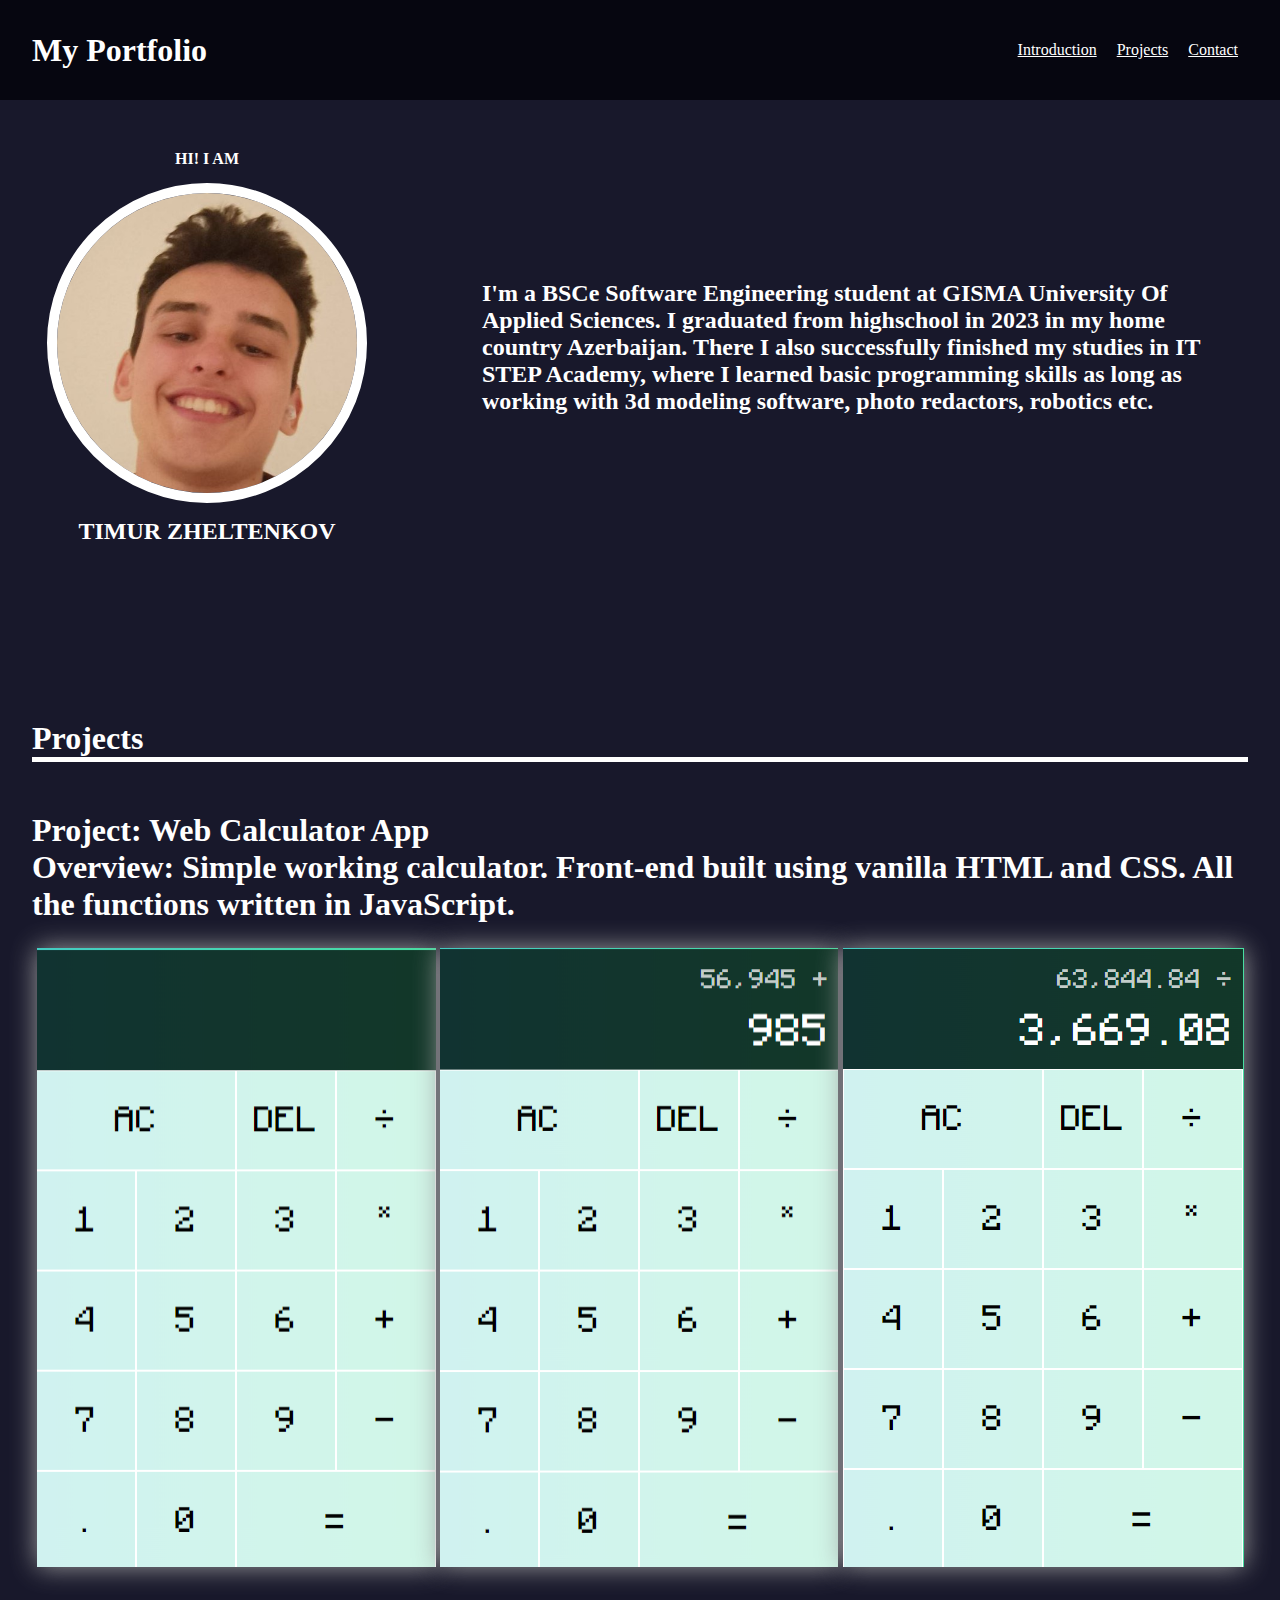
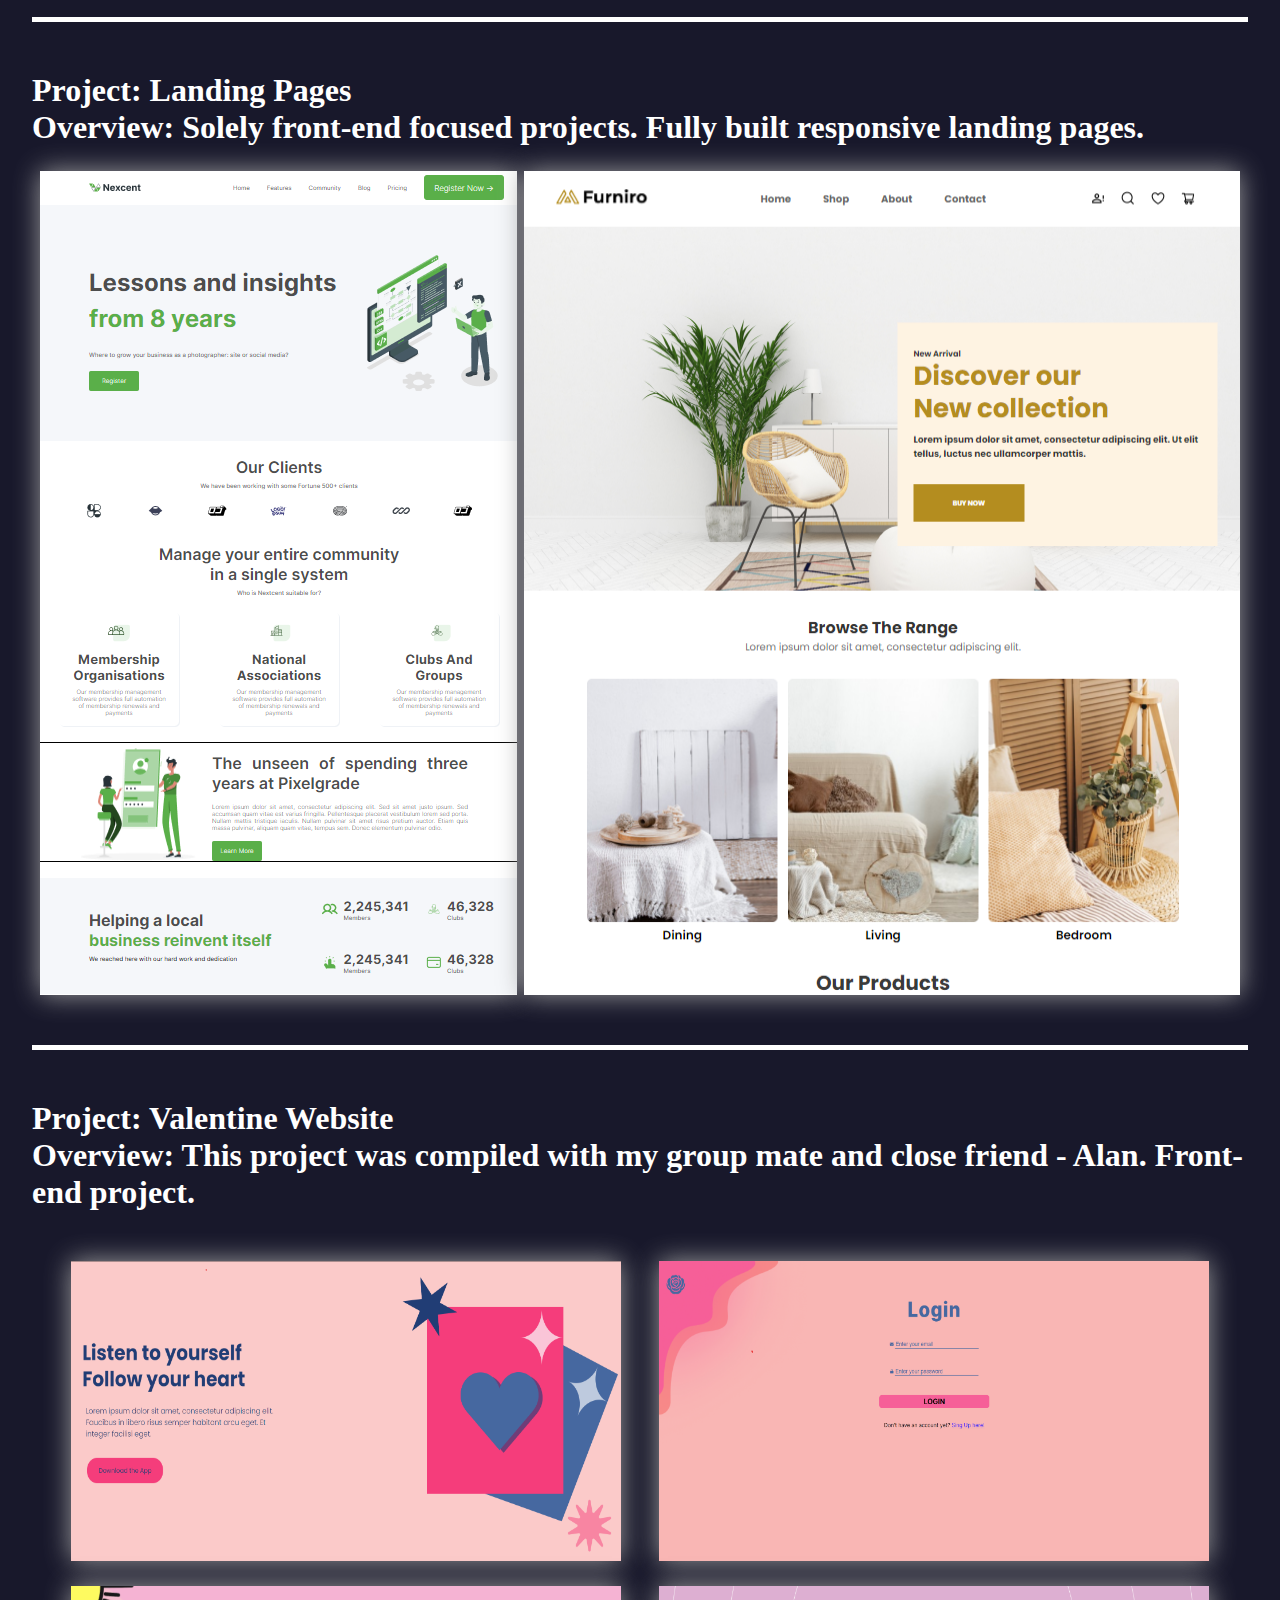
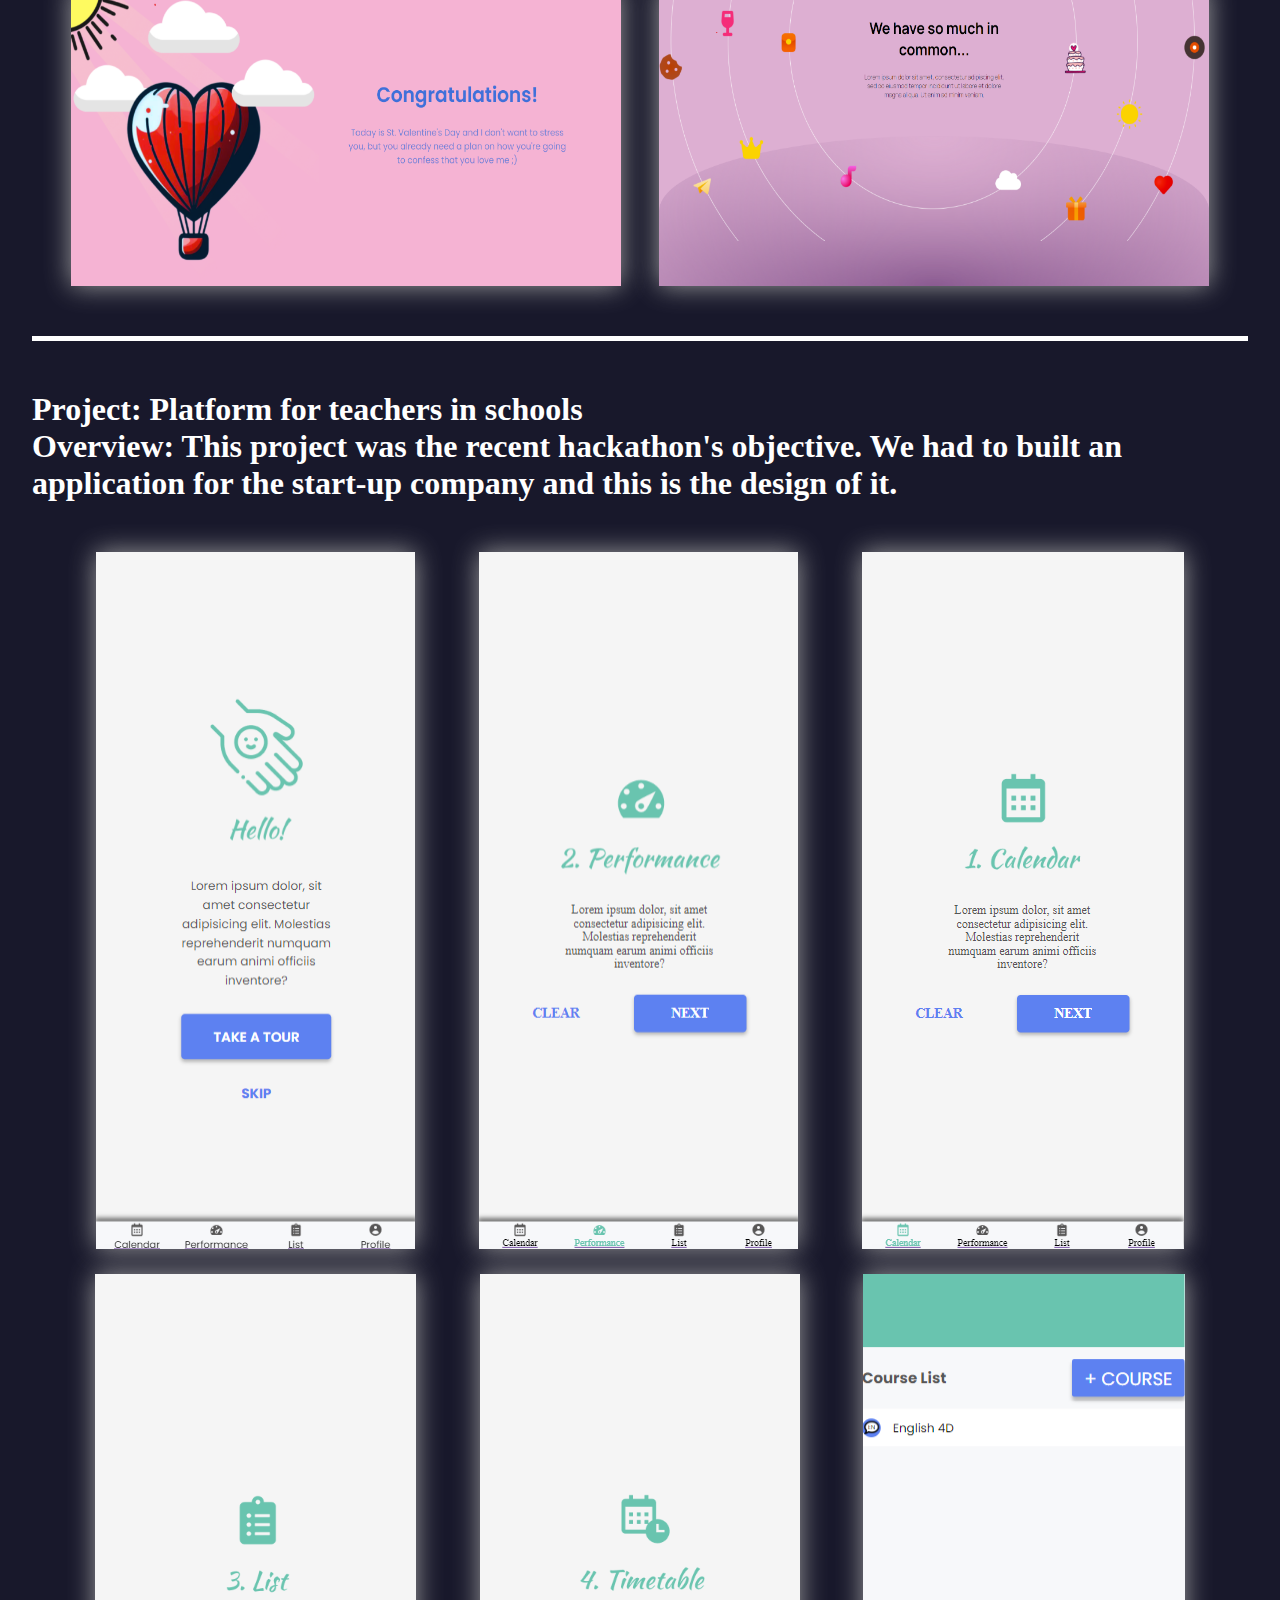
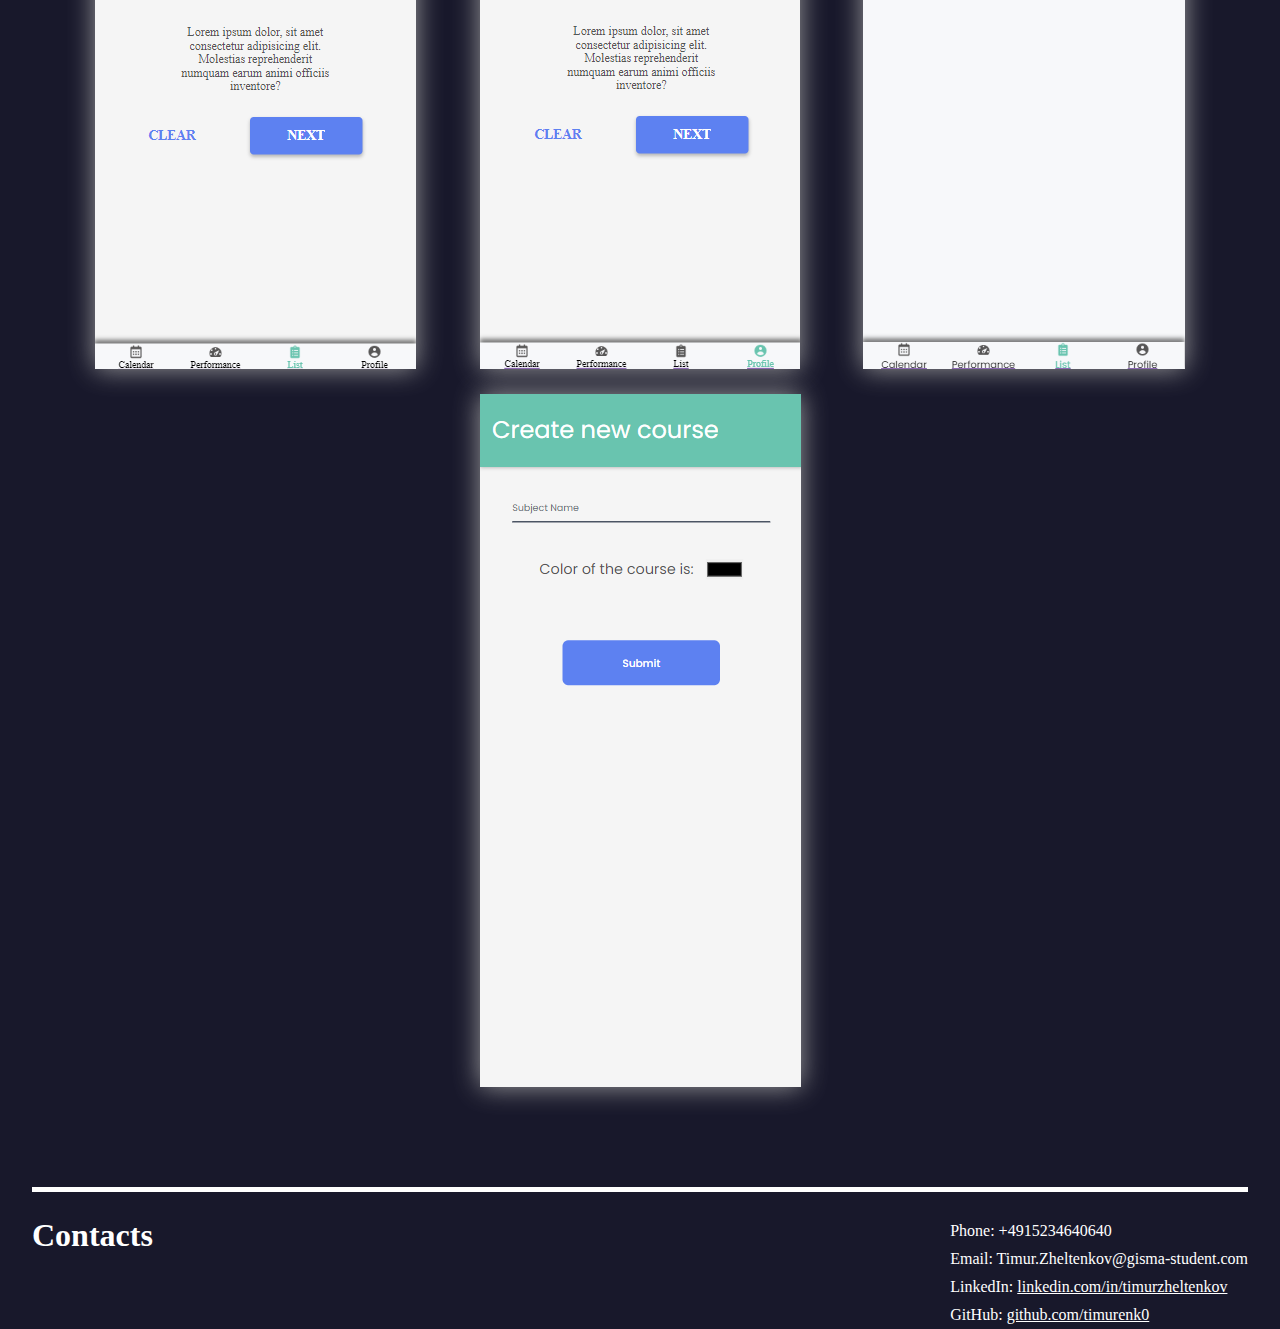
==== Computer Science/index.html @ 560e3c8b "Add files via upload" ====
<!DOCTYPE html>
<html lang="en">

<head>
    <meta charset="UTF-8">
    <meta name="viewport" content="width=device-width, initial-scale=1.0">
    <title>Computer Science Portfolio</title>
    <link rel="stylesheet" href="index.css">
</head>

<body>
    <div class="container">
        <header class="header">
            <section class="header-contents">
                <h1>My Portfolio</h1>
                <section class="navbar">
                    <ul>
                        <li><a href="">Introduction</a></li>
                        <li><a href="">Projects</a></li>
                        <li><a href="">Contact</a></li>
                    </ul>
                </section>
            </section>
        </header>
        <section class="section introduction">
            <section class="user">
                <h4>HI! I AM</h4>
                <img id="pfp" src="images/pfp.jpg" alt="">
                <h2>TIMUR ZHELTENKOV</h2>
            </section>
            <h1>I'm a BSCe Software Engineering student at GISMA University Of Applied Sciences. I graduated from
                highschool in 2023 in my home country Azerbaijan. There I also successfully finished my studies in IT
                STEP Academy, where I learned basic programming skills as long as working with 3d modeling software,
                photo redactors, robotics etc.</h1>
        </section>
        <section class="section projects">
            <h1 class="section-name">Projects</h1>
            <section class="project">
                <h1 class="project-name">Project: Web Calculator App</h1>
                <h1 class="project-overview">Overview: Simple working calculator. Front-end built using vanilla HTML and
                    CSS. All the functions written in JavaScript.</h1>
                <div class="screenshots">
                    <img src="images/calc.png" alt="">
                    <img src="images/calc-2.png" alt="">
                    <img src="images/calc-3.png" alt="">
                </div>
            </section>
            <section class="project">
                <h1 class="project-name">Project: Landing Pages</h1>
                <h1 class="project-overview">Overview: Solely front-end focused projects. Fully built responsive landing
                    pages.
                </h1>
                <div class="screenshots">
                    <img src="images/landing'.png" alt="">
                    <img src="images/landing-2.png" alt="">
                </div>
            </section>
            <section class="project">
                <h1 class="project-name">Project: Valentine Website</h1>
                <h1 class="project-overview">Overview: This project was compiled with my group mate and close friend -
                    Alan. Front-end project.
                </h1>
                <div class="screenshots">
                    <img class="valentine" src="images/valentine-landing.png" alt="">
                    <img class="valentine" src="images/valentine-login.png" alt="">
                    <img class="valentine" src="images/valentine-main.png" alt="">
                    <img class="valentine" src="images/valentine-rings.png" alt="">
                </div>
            </section>
            <section class="project">
                <h1 class="project-name">Project: Platform for teachers in schools</h1>
                <h1 class="project-overview">Overview: This project was the recent hackathon's objective. We had to
                    built an application for the start-up company and this is the design of it.</h1>
                <div class="screenshots">
                    <img class="hackathon" src="images/hackathon-greetings.png" alt="">
                    <img class="hackathon" src="images/hackathon-performance.png" alt="">
                    <img class="hackathon" src="images/hackathon-calendar.png" alt="">
                    <img class="hackathon" src="images/hackathon-list.png" alt="">
                    <img class="hackathon" src="images/hackathon-profile.png" alt="">
                    <img class="hackathon" src="images/hackathon-list-course.png" alt="">
                    <img class="hackathon" src="images/hackathon-course-create.png" alt="">
                </div>
            </section>
        </section>
        <section class="section contacts">
            <h1 class="section-name">Contacts</h1>
            <ul>
                <li>Phone: +4915234640640</li>
                <li>Email: Timur.Zheltenkov@gisma-student.com</li>
                <li>LinkedIn: <a href="https://www.linkedin.com/in/timurzheltenkov/">linkedin.com/in/timurzheltenkov</a>
                </li>
                <li>GitHub: <a href="https://github.com/timurenk0">github.com/timurenk0</a></li>
            </ul>
        </section>
    </div>
</body>

</html>
---- Computer Science/index.css ----
* {
    margin: 0;
    padding: 0;
    font-family: 'JetBrains Mono';
}

html,
body {
    width: 100%;
    min-height: 100vh;
}

.container {
    display: flex;
    flex-direction: column;
    align-items: center;
    height: 100%;
    background-color: rgb(24, 24, 43);
    color: white;
}

.header {
    position: fixed;
    display: flex;
    width: 100%;
    height: 100px;
    justify-content: center;
    background-color: rgb(6, 6, 16);
}

.header .header-contents {
    height: 100%;
    width: 95%;
    display: flex;
    align-items: center;
    justify-content: space-between;
}

.navbar ul {
    list-style-type: none;
    overflow: hidden;
}

.navbar li {
    float: left;
    padding: 10px;
}

.navbar li a {
    color: white;
    display: block;
}

.container .section {
    margin-top: 50px;
    width: 95%;
}

.introduction {
    padding: 100px 0;
    display: flex;
    align-items: center;
}

.introduction h1 {
    font-size: 24px;
    width: 60%;
}

.introduction .user #pfp {
    width: 300px;
    border-radius: 50%;
    outline: 10px solid white;
    margin: 25px;
}

.introduction .user {
    display: flex;
    flex-direction: column;
    align-items: center;
    margin-right: 100px;
}


.section .section-name {
    margin-top: 25px;
    font-size: 32px;
}

.projects .project {
    padding: 50px 0;
    border-top: 5px solid white;
}

.project .screenshots {
    display: flex;
    justify-content: space-evenly;
    flex-wrap: wrap;
    margin-top: 25px;
}

.screenshots img {
    box-shadow: 0 0 25px rgb(158, 158, 158);
}

.screenshots .valentine {
    width: 550px;
    height: 300px;
    margin-top: 25px;
}

.screenshots .hackathon {
    margin-top: 25px;
}

.container .contacts {
    display: flex;
    justify-content: space-between;
    border-top: 5px solid white;
}

.contacts ul {
    margin-top: 25px;
    list-style: none;
}

.contacts li {
    padding: 5px 0;
}

.contacts a {
    color: white;
}
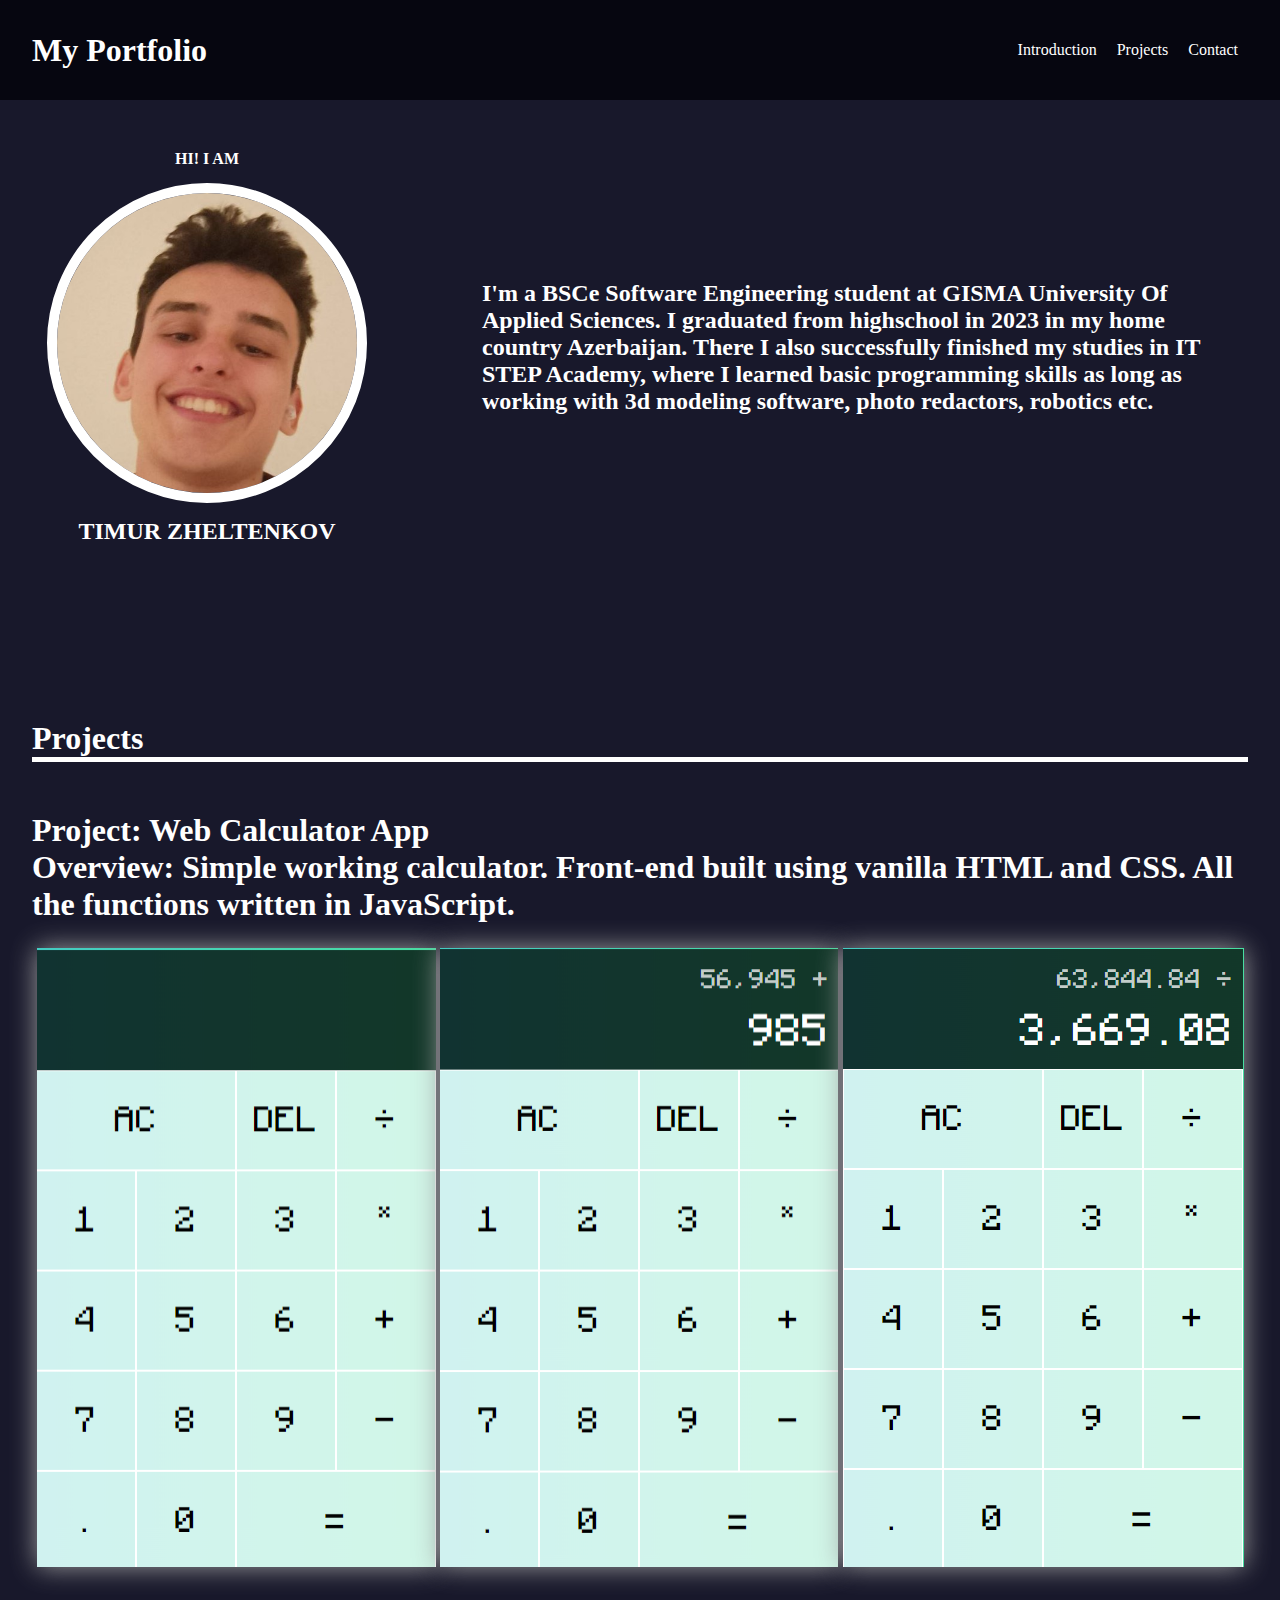
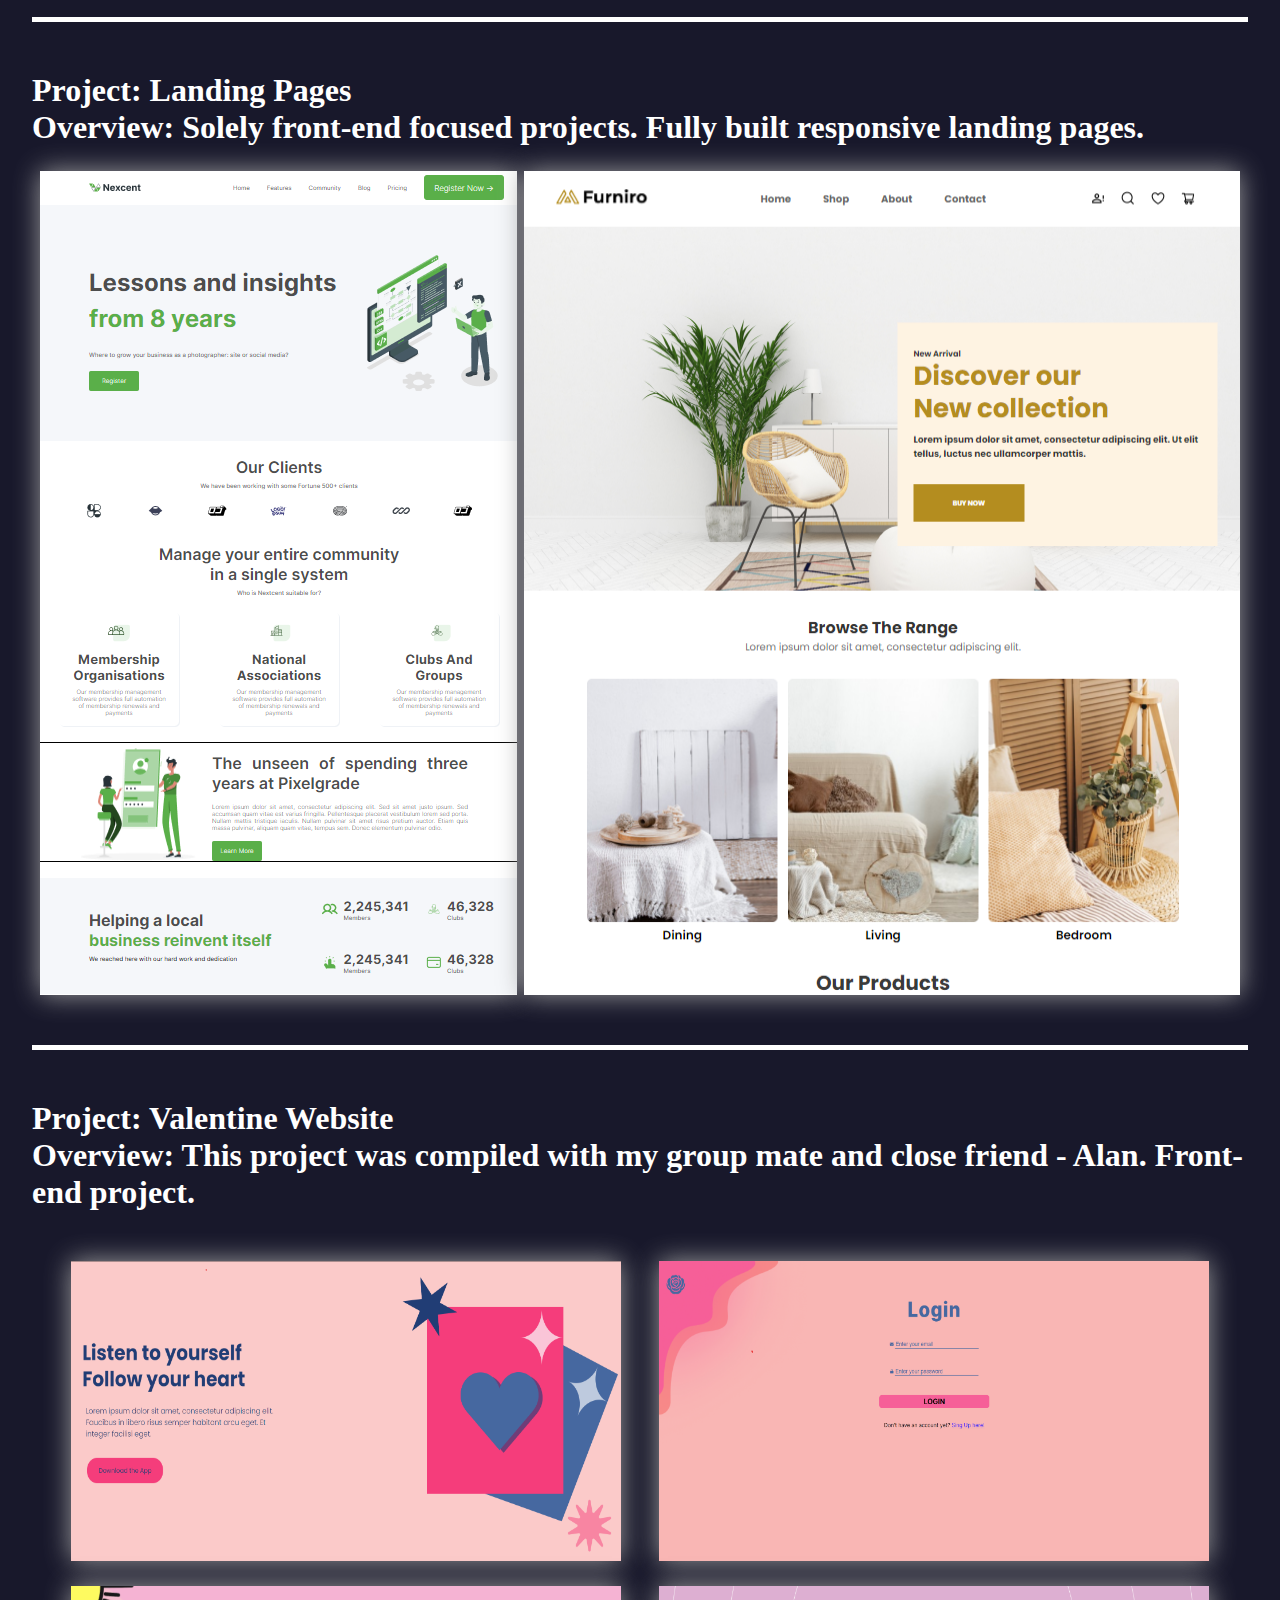
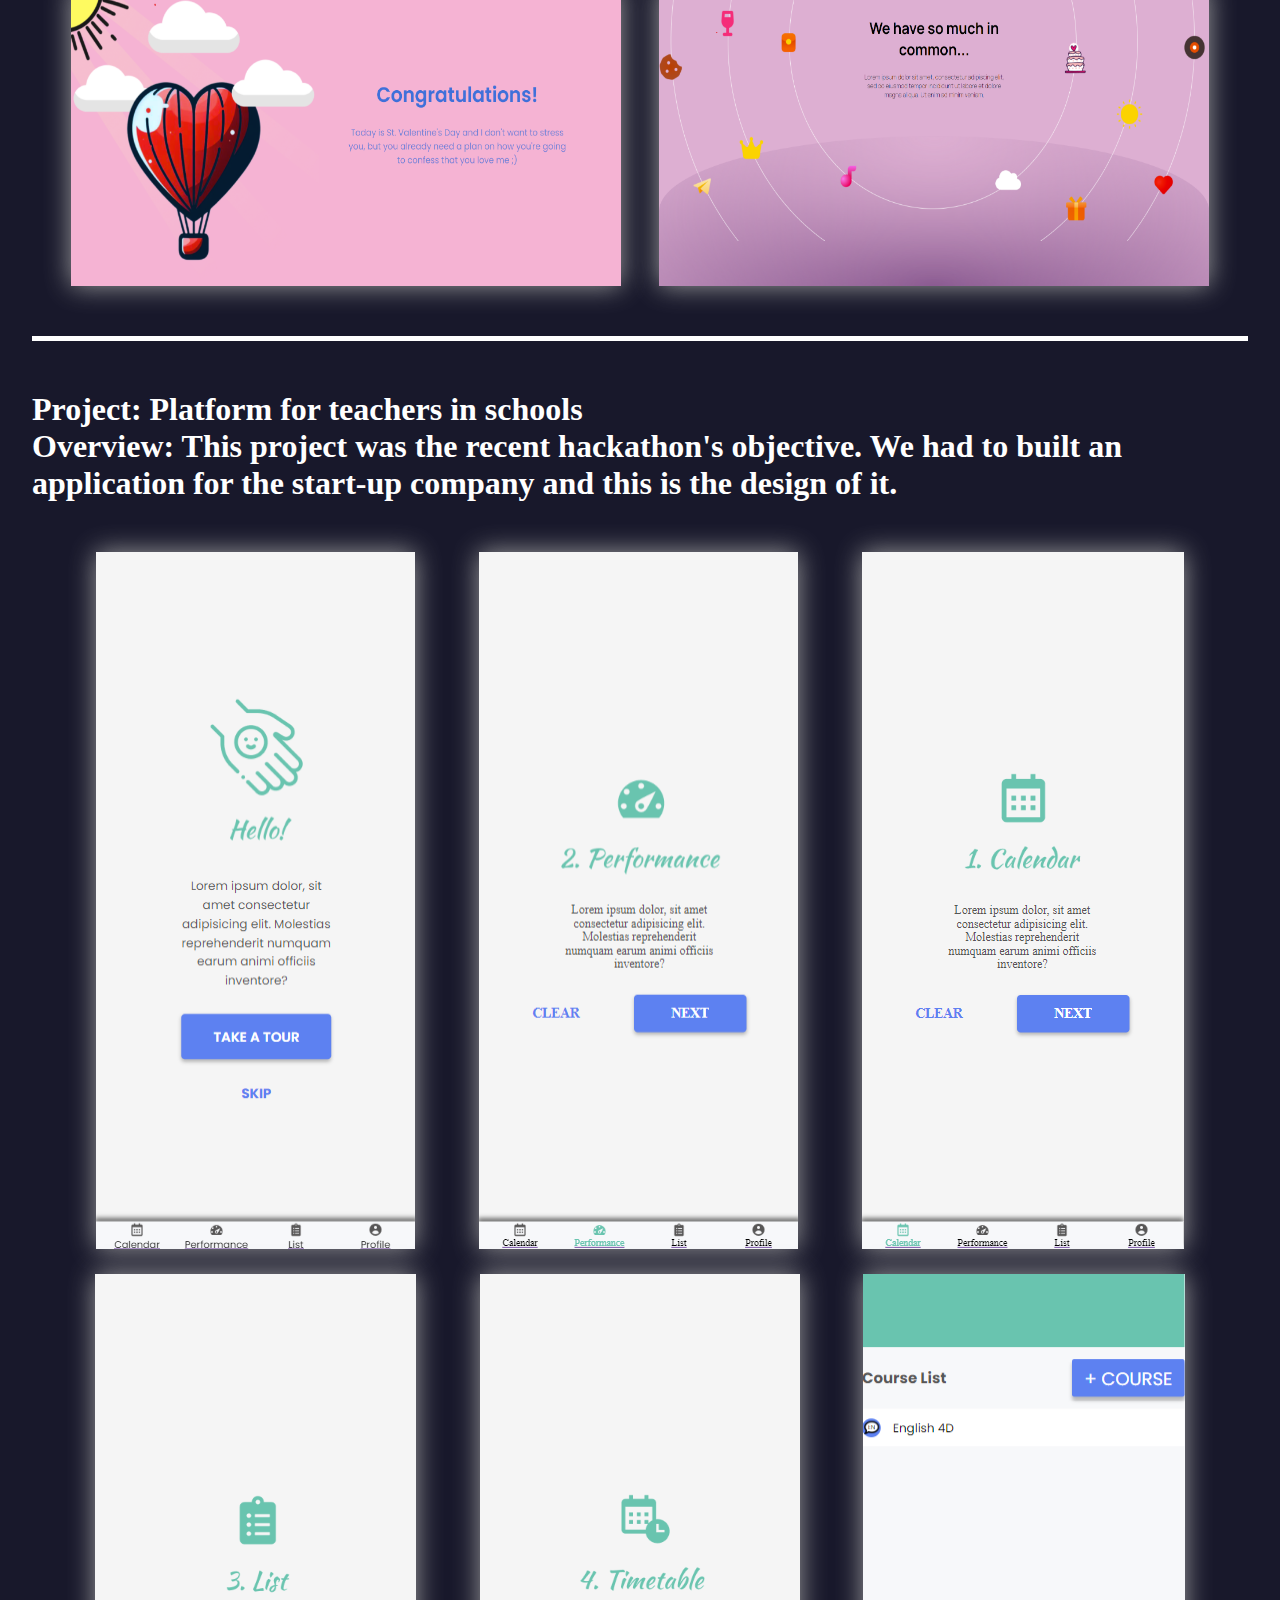
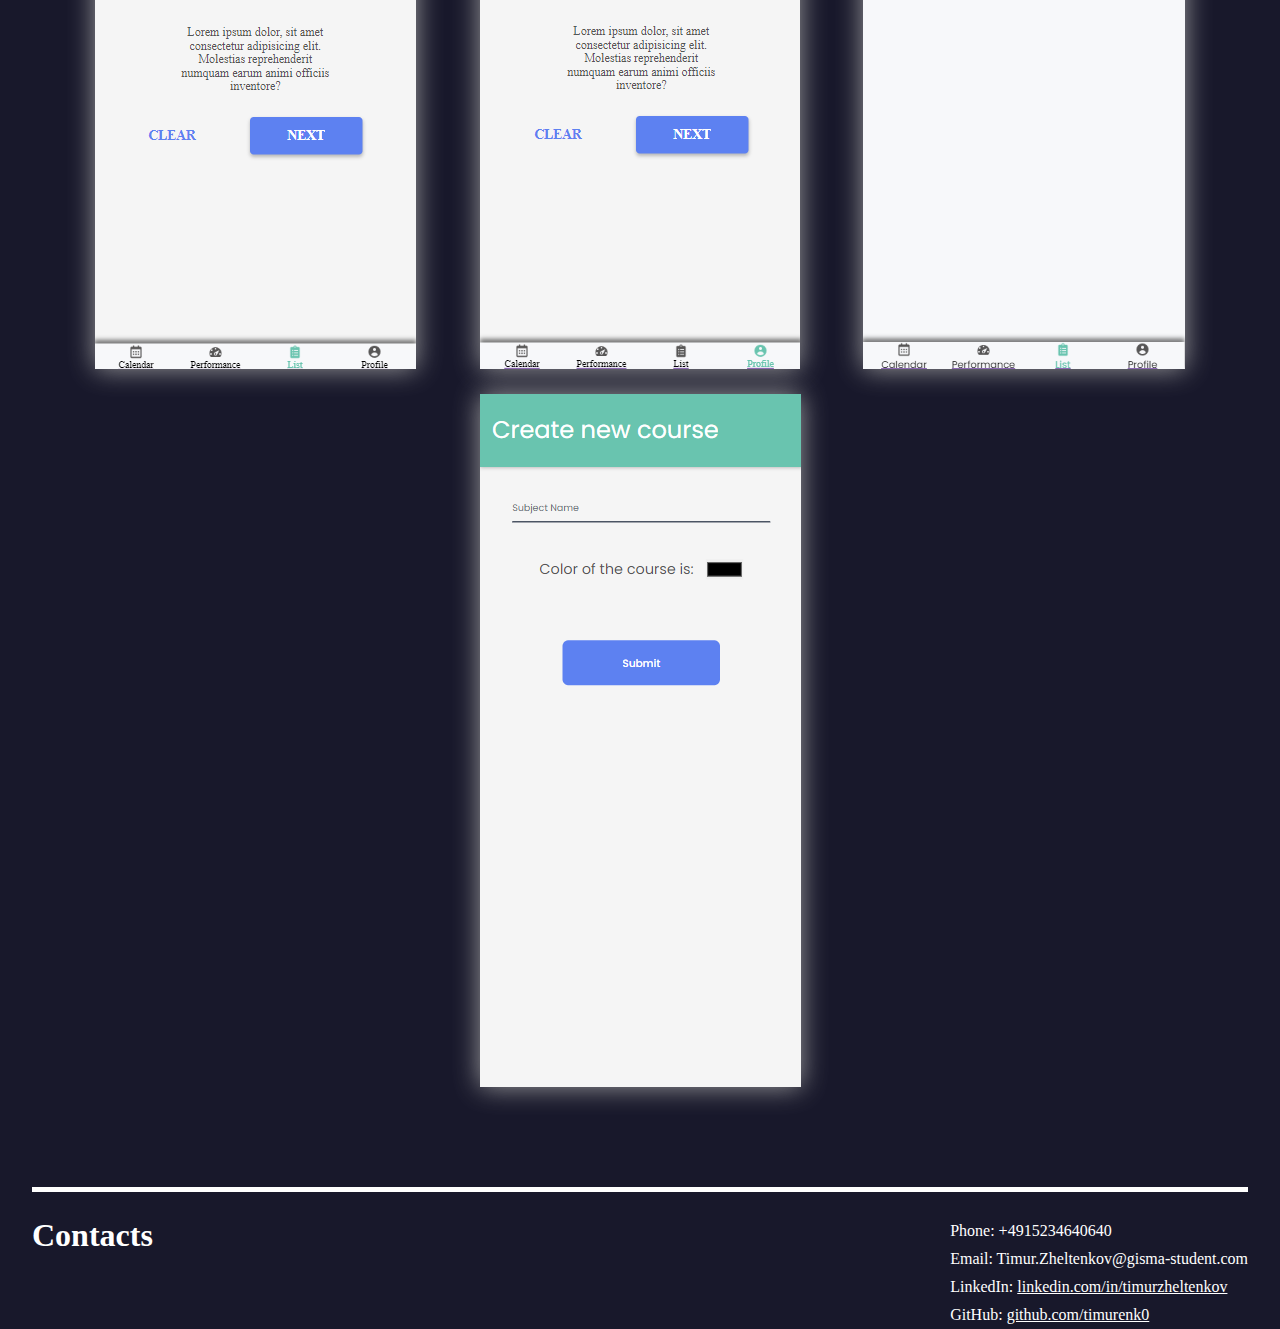
==== commit 95982fcd: "Add files via upload" ====
--- a/Computer Science/index.html
+++ b/Computer Science/index.html
@@ -15,14 +15,14 @@
                 <h1>My Portfolio</h1>
                 <section class="navbar">
                     <ul>
-                        <li><a href="">Introduction</a></li>
-                        <li><a href="">Projects</a></li>
-                        <li><a href="">Contact</a></li>
+                        <li><a id="introductionButton">Introduction</a></li>
+                        <li><a id="projectButton">Projects</a></li>
+                        <li><a id="contactButton">Contact</a></li>
                     </ul>
                 </section>
             </section>
         </header>
-        <section class="section introduction">
+        <section id="introductionSection" class="section introduction">
             <section class="user">
                 <h4>HI! I AM</h4>
                 <img id="pfp" src="images/pfp.jpg" alt="">
@@ -33,7 +33,7 @@
                 STEP Academy, where I learned basic programming skills as long as working with 3d modeling software,
                 photo redactors, robotics etc.</h1>
         </section>
-        <section class="section projects">
+        <section id="projectSection" class="section projects">
             <h1 class="section-name">Projects</h1>
             <section class="project">
                 <h1 class="project-name">Project: Web Calculator App</h1>
@@ -82,7 +82,7 @@
                 </div>
             </section>
         </section>
-        <section class="section contacts">
+        <section id="contactSection" class="section contacts">
             <h1 class="section-name">Contacts</h1>
             <ul>
                 <li>Phone: +4915234640640</li>
@@ -92,6 +92,25 @@
                 <li>GitHub: <a href="https://github.com/timurenk0">github.com/timurenk0</a></li>
             </ul>
         </section>
+
+        <script>
+            document.getElementById('introductionButton').addEventListener('click', () => {
+                document.getElementById('introductionSection').scrollIntoView({
+                    behavior: 'smooth'
+                });
+            });
+            document.getElementById('projectButton').addEventListener('click', () => {
+                document.getElementById('projectSection').scrollIntoView({
+                    behavior: 'smooth'
+                })
+            })
+            document.getElementById('contactButton').addEventListener('click', () => {
+                document.getElementById('contactSection').scrollIntoView({
+                    behavior: 'smooth'
+                });
+            });
+        </script>
+
     </div>
 </body>
 
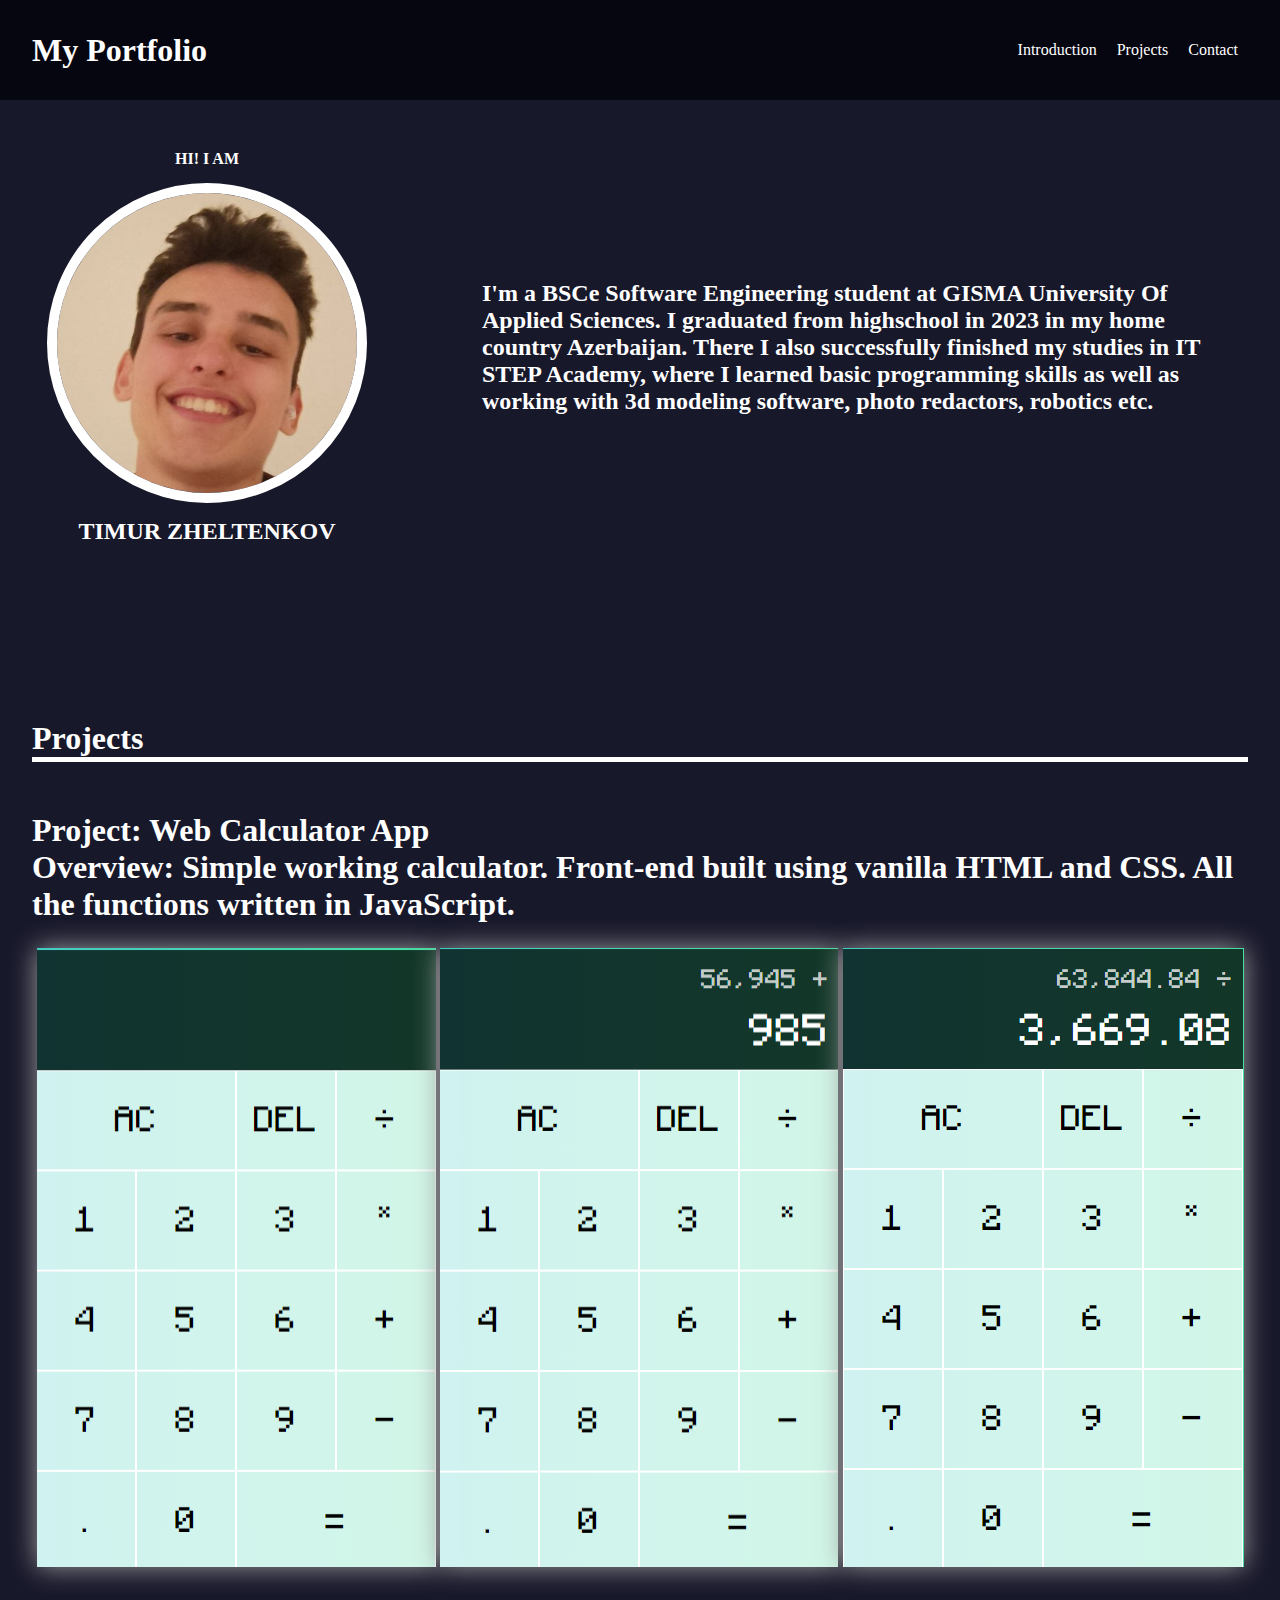
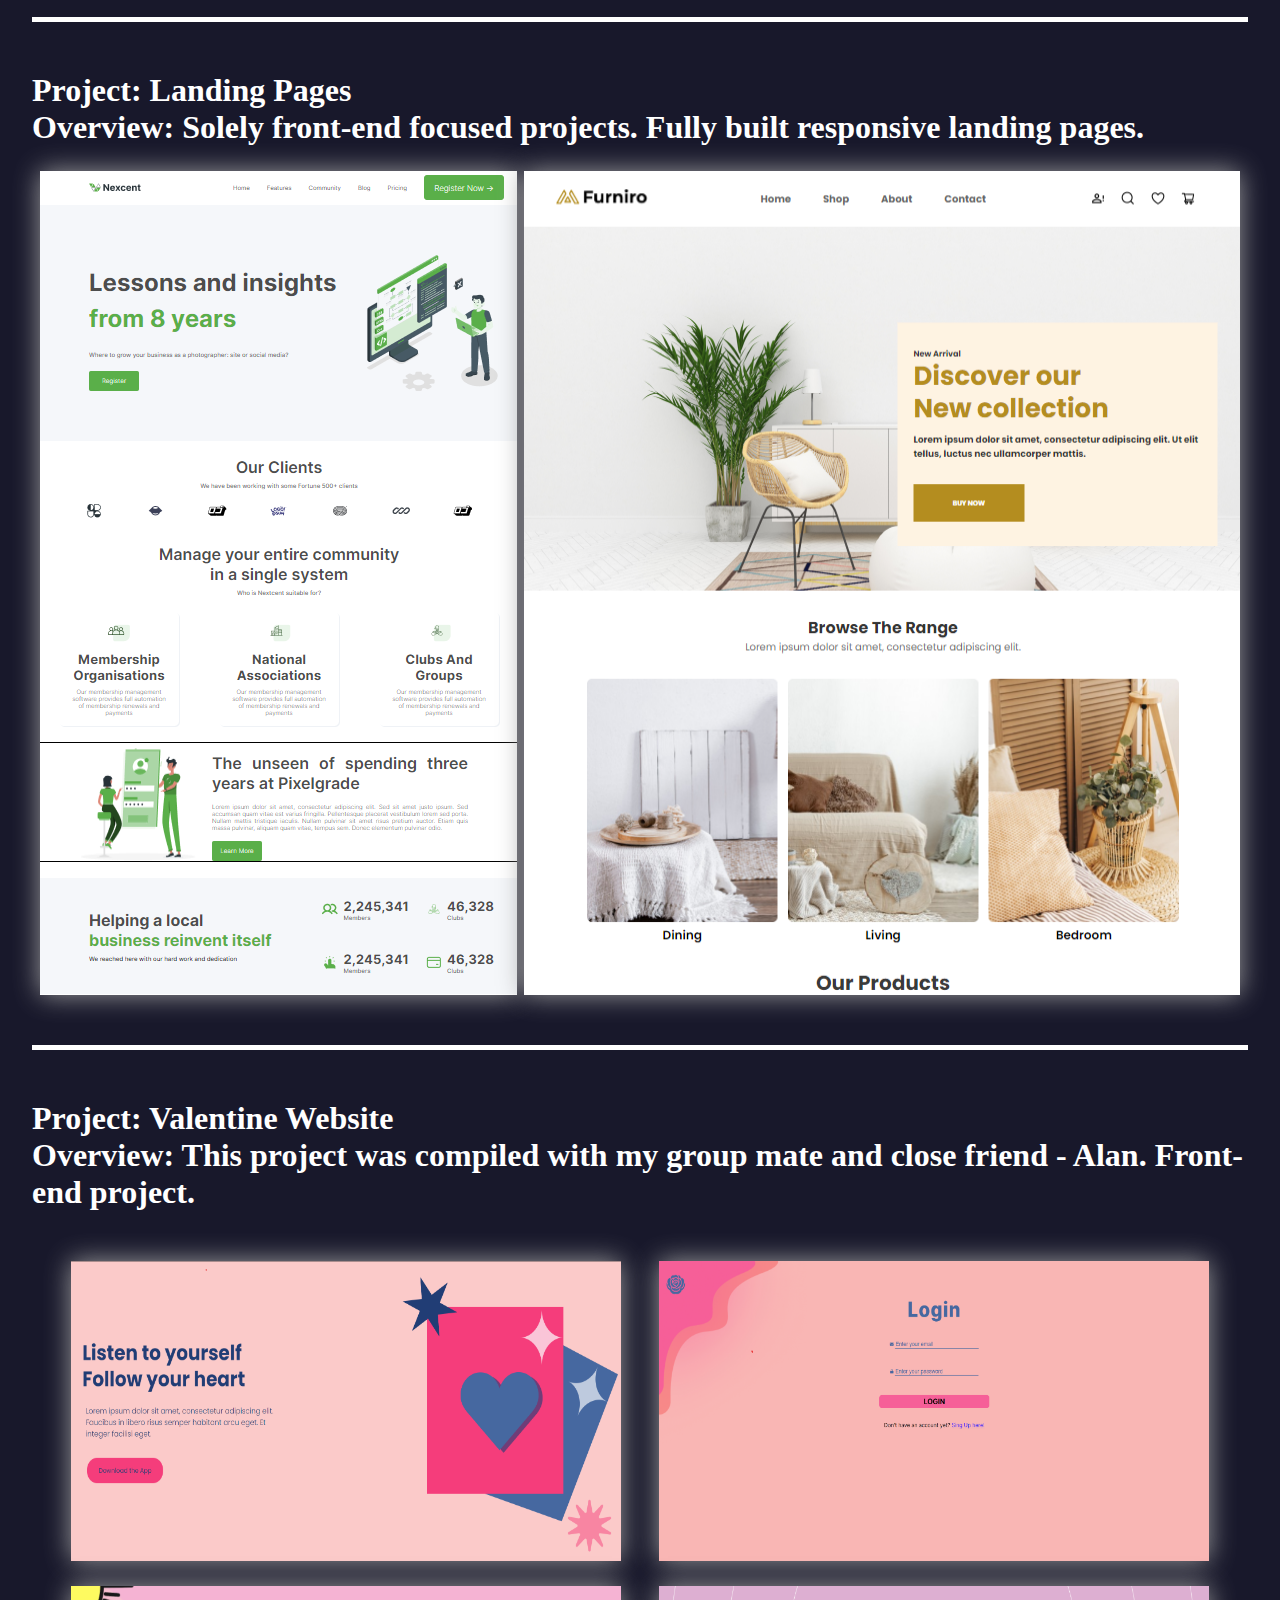
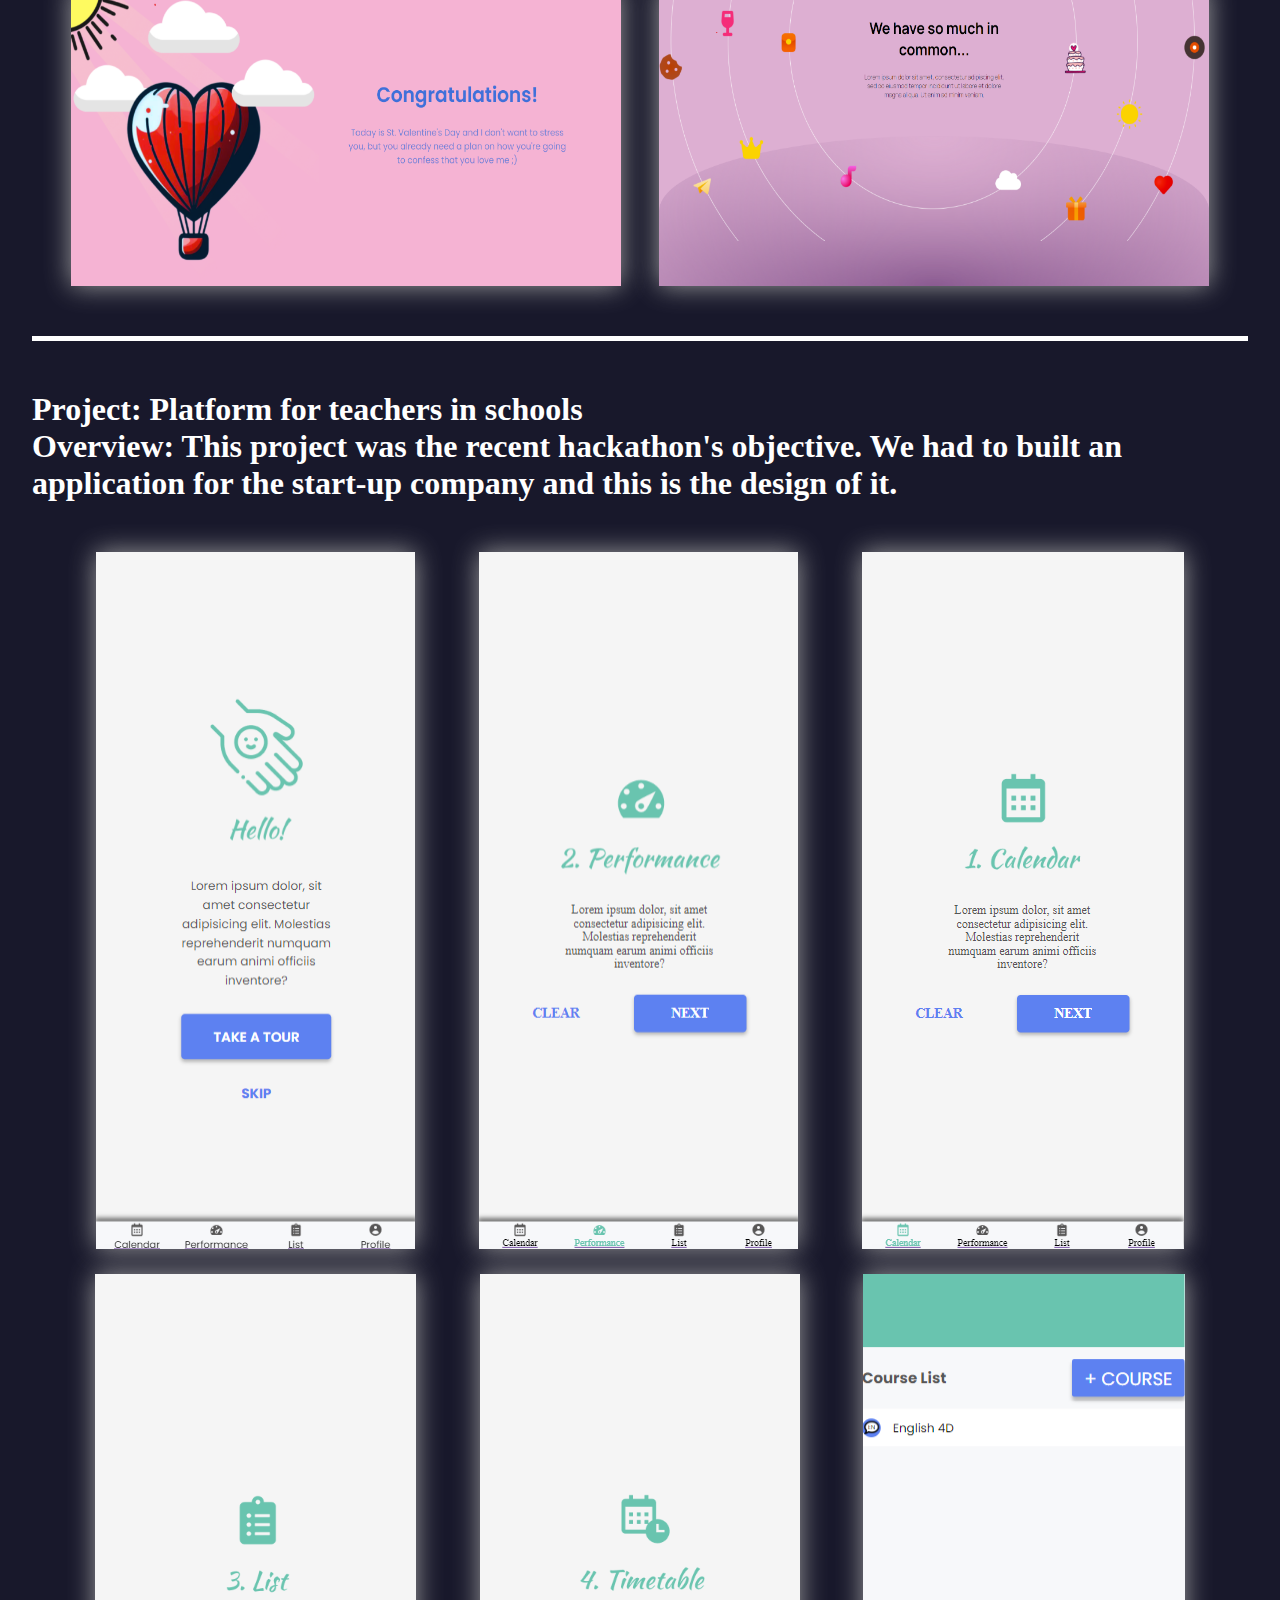
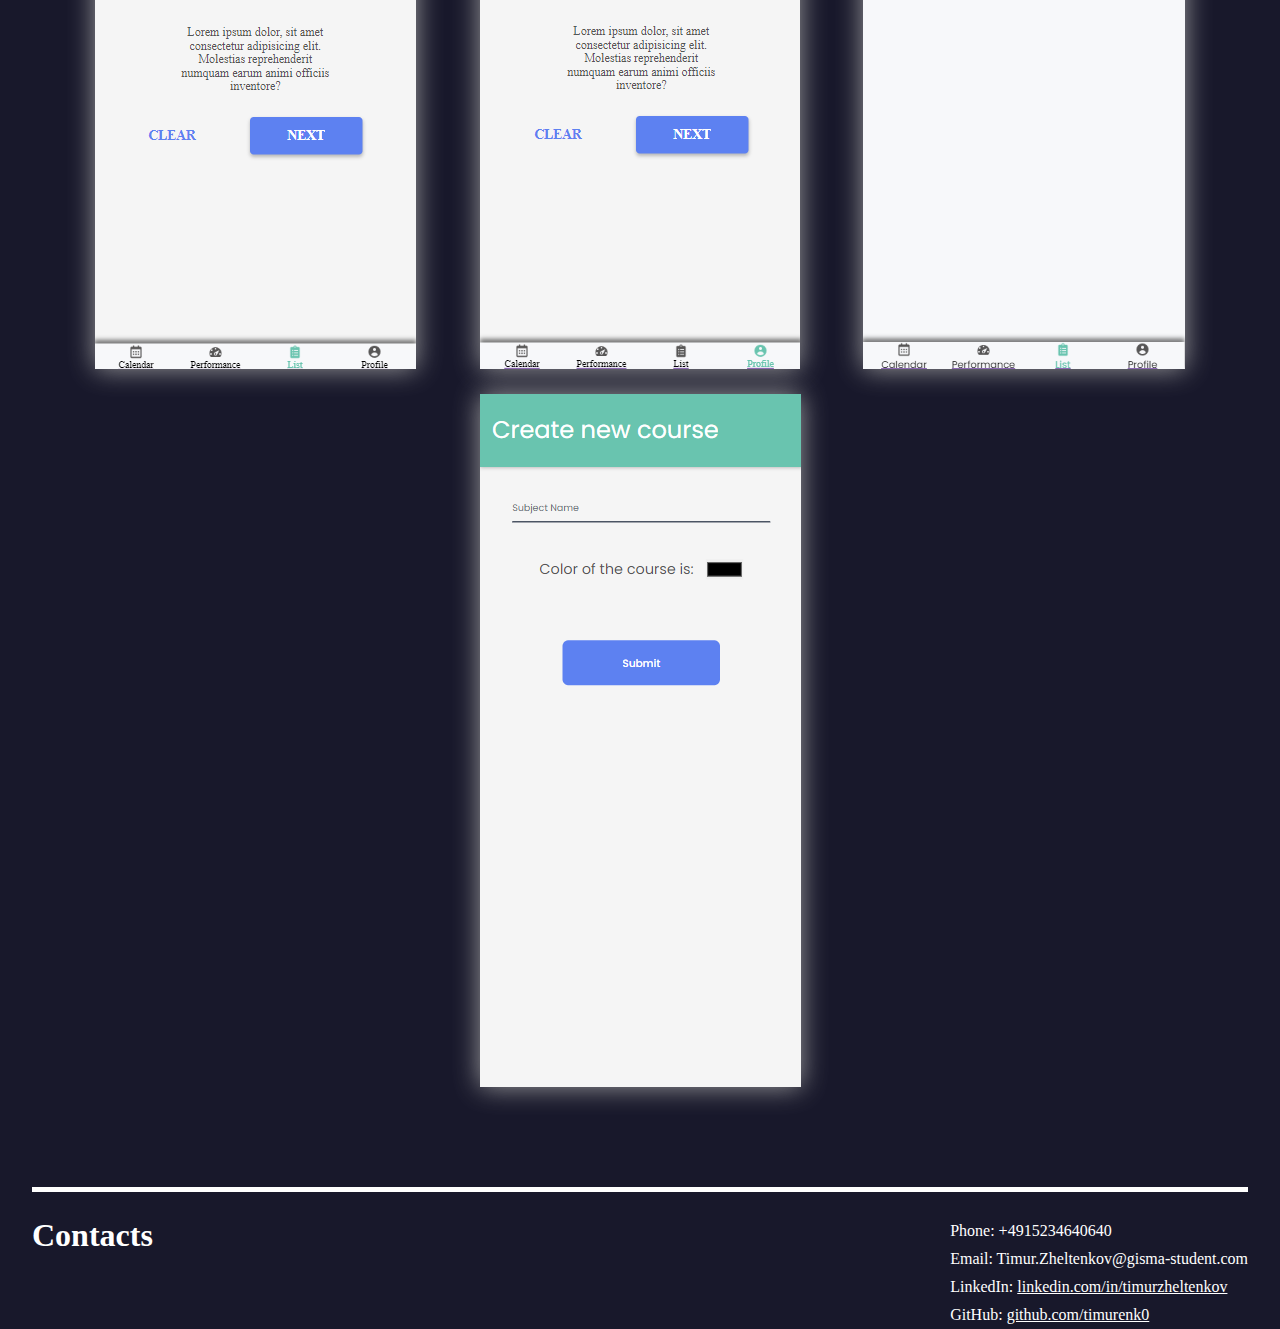
==== commit b10dbda0: "Add files via upload" ====
--- a/Computer Science/index.html
+++ b/Computer Science/index.html
@@ -30,7 +30,7 @@
             </section>
             <h1>I'm a BSCe Software Engineering student at GISMA University Of Applied Sciences. I graduated from
                 highschool in 2023 in my home country Azerbaijan. There I also successfully finished my studies in IT
-                STEP Academy, where I learned basic programming skills as long as working with 3d modeling software,
+                STEP Academy, where I learned basic programming skills as well as working with 3d modeling software,
                 photo redactors, robotics etc.</h1>
         </section>
         <section id="projectSection" class="section projects">
